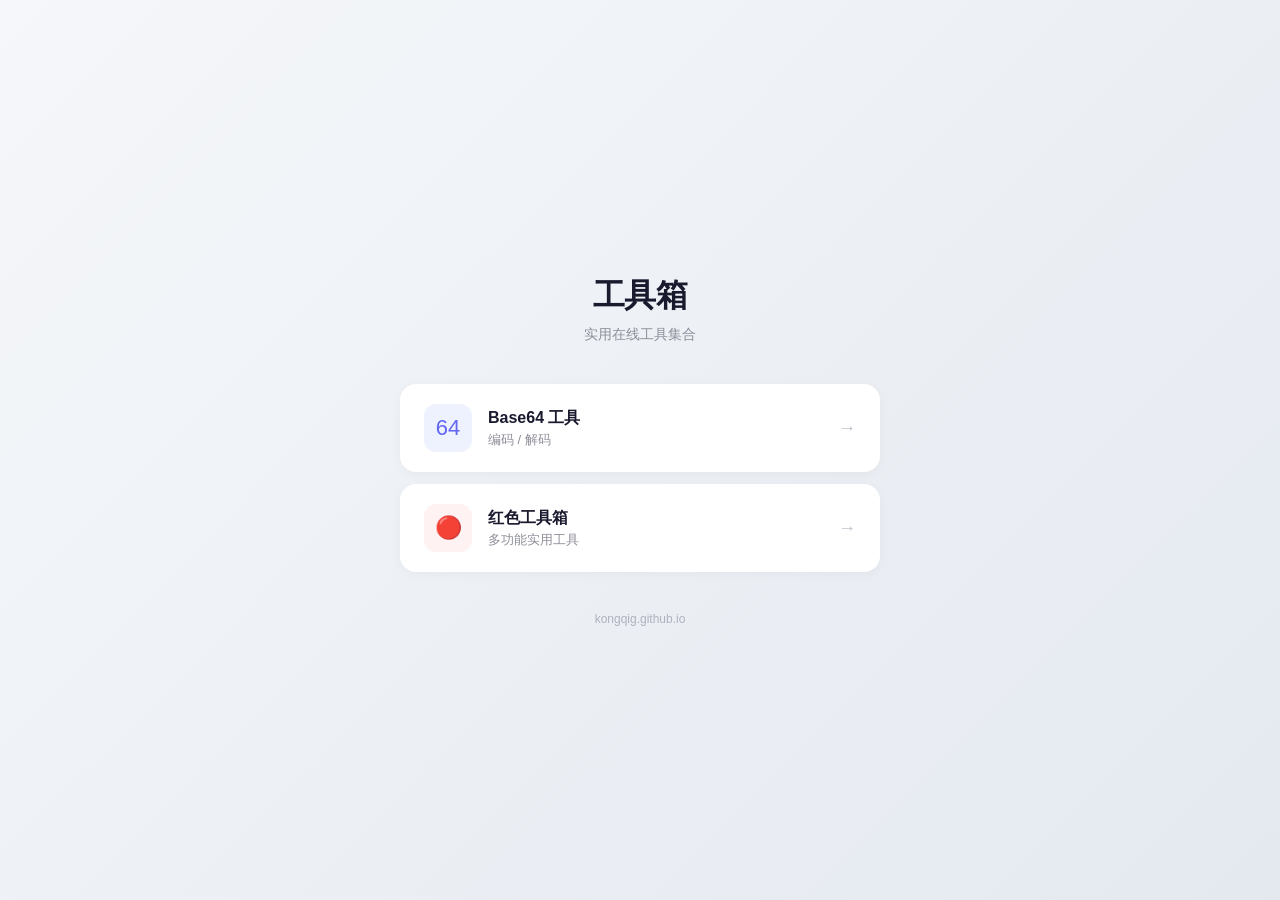
==== pages/index.html @ b49ec672 "up data pages" ====
<!DOCTYPE html>
<html lang="zh">
<head>
    <meta charset="UTF-8">
    <meta name="viewport" content="width=device-width, initial-scale=1.0">
    <title>工具箱导航</title>
    <style>
        * {
            margin: 0;
            padding: 0;
            box-sizing: border-box;
        }

        body {
            font-family: -apple-system, BlinkMacSystemFont, "Segoe UI", "PingFang SC", "Microsoft YaHei", sans-serif;
            background: linear-gradient(135deg, #f5f7fa 0%, #e4e9f0 100%);
            min-height: 100vh;
            display: flex;
            align-items: center;
            justify-content: center;
            padding: 24px;
        }

        .container {
            width: 100%;
            max-width: 480px;
        }

        .header {
            text-align: center;
            margin-bottom: 40px;
        }

        .header h1 {
            font-size: 32px;
            font-weight: 700;
            color: #1a1a2e;
            letter-spacing: -0.5px;
            margin-bottom: 8px;
        }

        .header .subtitle {
            font-size: 14px;
            color: #8e8e9a;
            font-weight: 400;
        }

        .nav-list {
            display: flex;
            flex-direction: column;
            gap: 12px;
        }

        .nav-item {
            display: flex;
            align-items: center;
            gap: 16px;
            background: #ffffff;
            border-radius: 16px;
            padding: 20px 24px;
            text-decoration: none;
            color: #1a1a2e;
            box-shadow: 0 2px 12px rgba(0, 0, 0, 0.04);
            transition: transform 0.2s ease, box-shadow 0.2s ease;
            cursor: pointer;
        }

        .nav-item:hover {
            transform: translateY(-2px);
            box-shadow: 0 8px 24px rgba(0, 0, 0, 0.08);
        }

        .nav-item:active {
            transform: translateY(0);
        }

        .nav-icon {
            width: 48px;
            height: 48px;
            border-radius: 12px;
            display: flex;
            align-items: center;
            justify-content: center;
            font-size: 22px;
            flex-shrink: 0;
        }

        .icon-base64 {
            background: #eef2ff;
            color: #6366f1;
        }

        .icon-rtool {
            background: #fef2f2;
            color: #ef4444;
        }

        .nav-info {
            display: flex;
            flex-direction: column;
            gap: 2px;
        }

        .nav-name {
            font-size: 16px;
            font-weight: 600;
        }

        .nav-desc {
            font-size: 13px;
            color: #8e8e9a;
        }

        .nav-arrow {
            margin-left: auto;
            color: #c0c0cc;
            font-size: 18px;
        }

        .footer {
            text-align: center;
            margin-top: 40px;
            font-size: 12px;
            color: #b0b0be;
        }
    </style>
</head>
<body>
    <div class="container">
        <div class="header">
            <h1>工具箱</h1>
            <p class="subtitle">实用在线工具集合</p>
        </div>

        <div class="nav-list">
            <a class="nav-item" href="./tools/base64tool.html">
                <div class="nav-icon icon-base64">64</div>
                <div class="nav-info">
                    <span class="nav-name">Base64 工具</span>
                    <span class="nav-desc">编码 / 解码</span>
                </div>
                <span class="nav-arrow">→</span>
            </a>

            <a class="nav-item" href="./rtool/index.html">
                <div class="nav-icon icon-rtool">🔴</div>
                <div class="nav-info">
                    <span class="nav-name">红色工具箱</span>
                    <span class="nav-desc">多功能实用工具</span>
                </div>
                <span class="nav-arrow">→</span>
            </a>
        </div>

        <p class="footer">kongqig.github.io</p>
    </div>
</body>
</html>
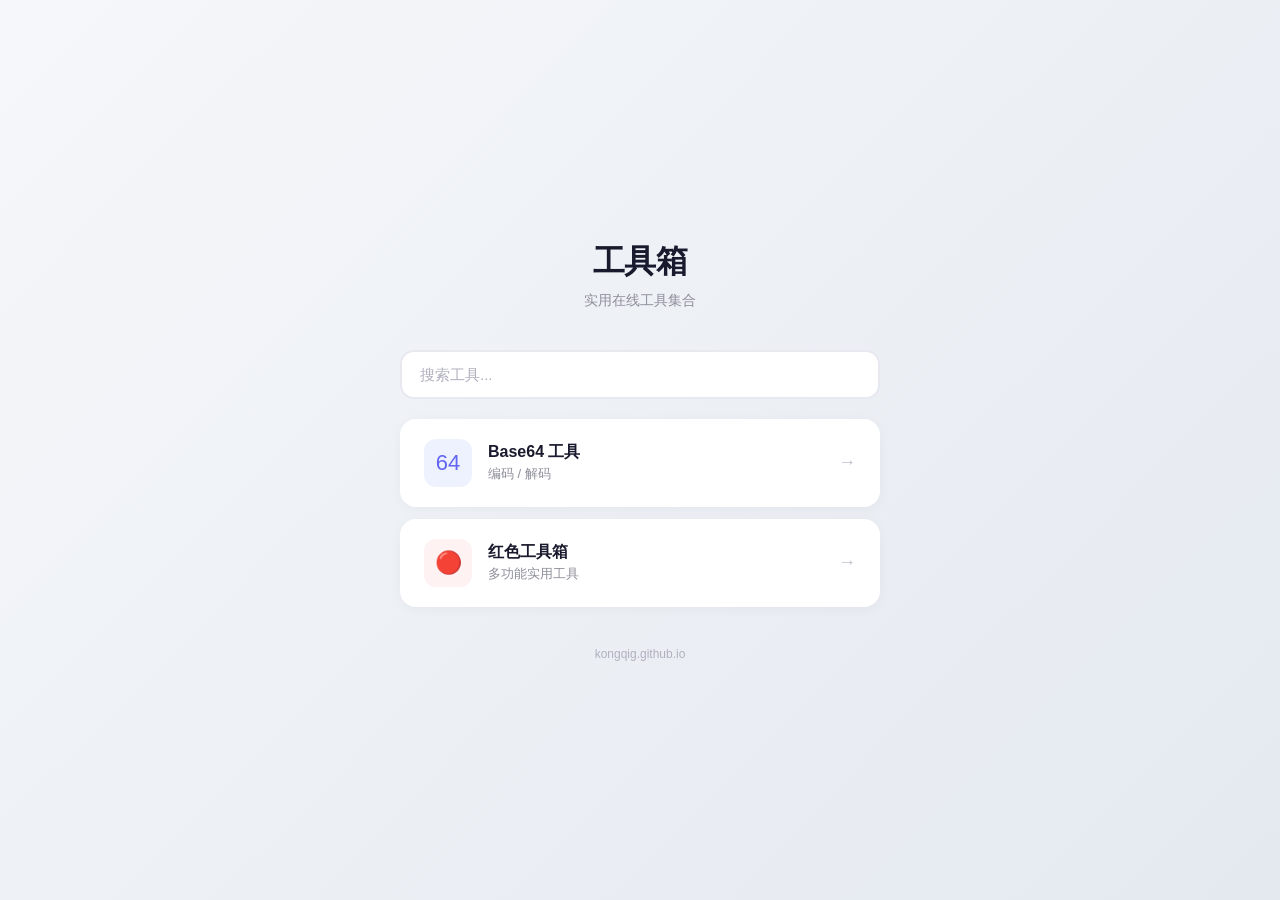
==== commit edc96b43: "更新" ====
--- a/pages/index.html
+++ b/pages/index.html
@@ -45,10 +45,40 @@
             font-weight: 400;
         }
 
+        .search-box {
+            margin-bottom: 20px;
+        }
+
+        .search-input {
+            width: 100%;
+            padding: 14px 18px;
+            border: 2px solid #e8e8f0;
+            border-radius: 14px;
+            font-size: 15px;
+            font-family: inherit;
+            color: #1a1a2e;
+            background: #ffffff;
+            outline: none;
+            transition: border-color 0.2s ease, box-shadow 0.2s ease;
+        }
+
+        .search-input::placeholder {
+            color: #b0b0be;
+        }
+
+        .search-input:focus {
+            border-color: #6366f1;
+            box-shadow: 0 0 0 4px rgba(99, 102, 241, 0.1);
+        }
+
         .nav-list {
             display: flex;
             flex-direction: column;
             gap: 12px;
+        }
+
+        .nav-item.hidden {
+            display: none;
         }
 
         .nav-item {
@@ -132,6 +162,10 @@
             <p class="subtitle">实用在线工具集合</p>
         </div>
 
+        <div class="search-box">
+            <input type="text" class="search-input" placeholder="搜索工具..." id="searchInput">
+        </div>
+
         <div class="nav-list">
             <a class="nav-item" href="./tools/base64tool.html">
                 <div class="nav-icon icon-base64">64</div>
@@ -154,5 +188,23 @@
 
         <p class="footer">kongqig.github.io</p>
     </div>
+
+    <script>
+        const searchInput = document.getElementById('searchInput');
+        const navItems = document.querySelectorAll('.nav-item');
+
+        searchInput.addEventListener('input', function () {
+            const query = this.value.toLowerCase().trim();
+            navItems.forEach(function (item) {
+                const name = item.querySelector('.nav-name').textContent.toLowerCase();
+                const desc = item.querySelector('.nav-desc').textContent.toLowerCase();
+                if (name.includes(query) || desc.includes(query)) {
+                    item.classList.remove('hidden');
+                } else {
+                    item.classList.add('hidden');
+                }
+            });
+        });
+    </script>
 </body>
 </html>
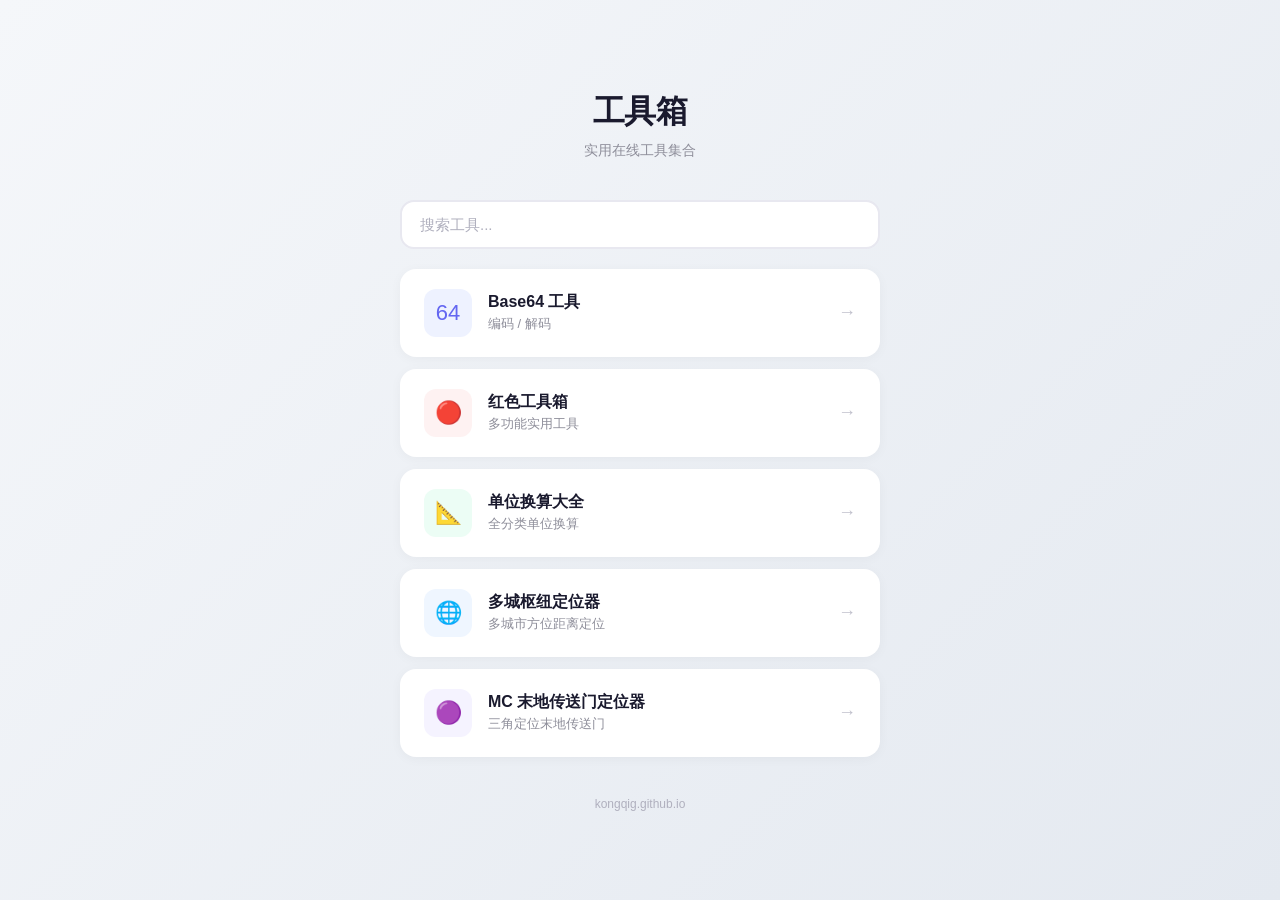
==== commit 09fbab07: "add tools" ====
--- a/pages/index.html
+++ b/pages/index.html
@@ -125,6 +125,21 @@
             color: #ef4444;
         }
 
+        .icon-danwei {
+            background: #ecfdf5;
+            color: #10b981;
+        }
+
+        .icon-hub {
+            background: #eff6ff;
+            color: #3b82f6;
+        }
+
+        .icon-mc {
+            background: #f5f3ff;
+            color: #8b5cf6;
+        }
+
         .nav-info {
             display: flex;
             flex-direction: column;
@@ -181,6 +196,33 @@
                 <div class="nav-info">
                     <span class="nav-name">红色工具箱</span>
                     <span class="nav-desc">多功能实用工具</span>
+                </div>
+                <span class="nav-arrow">→</span>
+            </a>
+
+            <a class="nav-item" href="./tools/danweidaquan.html">
+                <div class="nav-icon icon-danwei">📐</div>
+                <div class="nav-info">
+                    <span class="nav-name">单位换算大全</span>
+                    <span class="nav-desc">全分类单位换算</span>
+                </div>
+                <span class="nav-arrow">→</span>
+            </a>
+
+            <a class="nav-item" href="./tools/hub-locator.html">
+                <div class="nav-icon icon-hub">🌐</div>
+                <div class="nav-info">
+                    <span class="nav-name">多城枢纽定位器</span>
+                    <span class="nav-desc">多城市方位距离定位</span>
+                </div>
+                <span class="nav-arrow">→</span>
+            </a>
+
+            <a class="nav-item" href="./tools/sanjiaohanshudingweimodichuansongmen.html">
+                <div class="nav-icon icon-mc">🟣</div>
+                <div class="nav-info">
+                    <span class="nav-name">MC 末地传送门定位器</span>
+                    <span class="nav-desc">三角定位末地传送门</span>
                 </div>
                 <span class="nav-arrow">→</span>
             </a>
